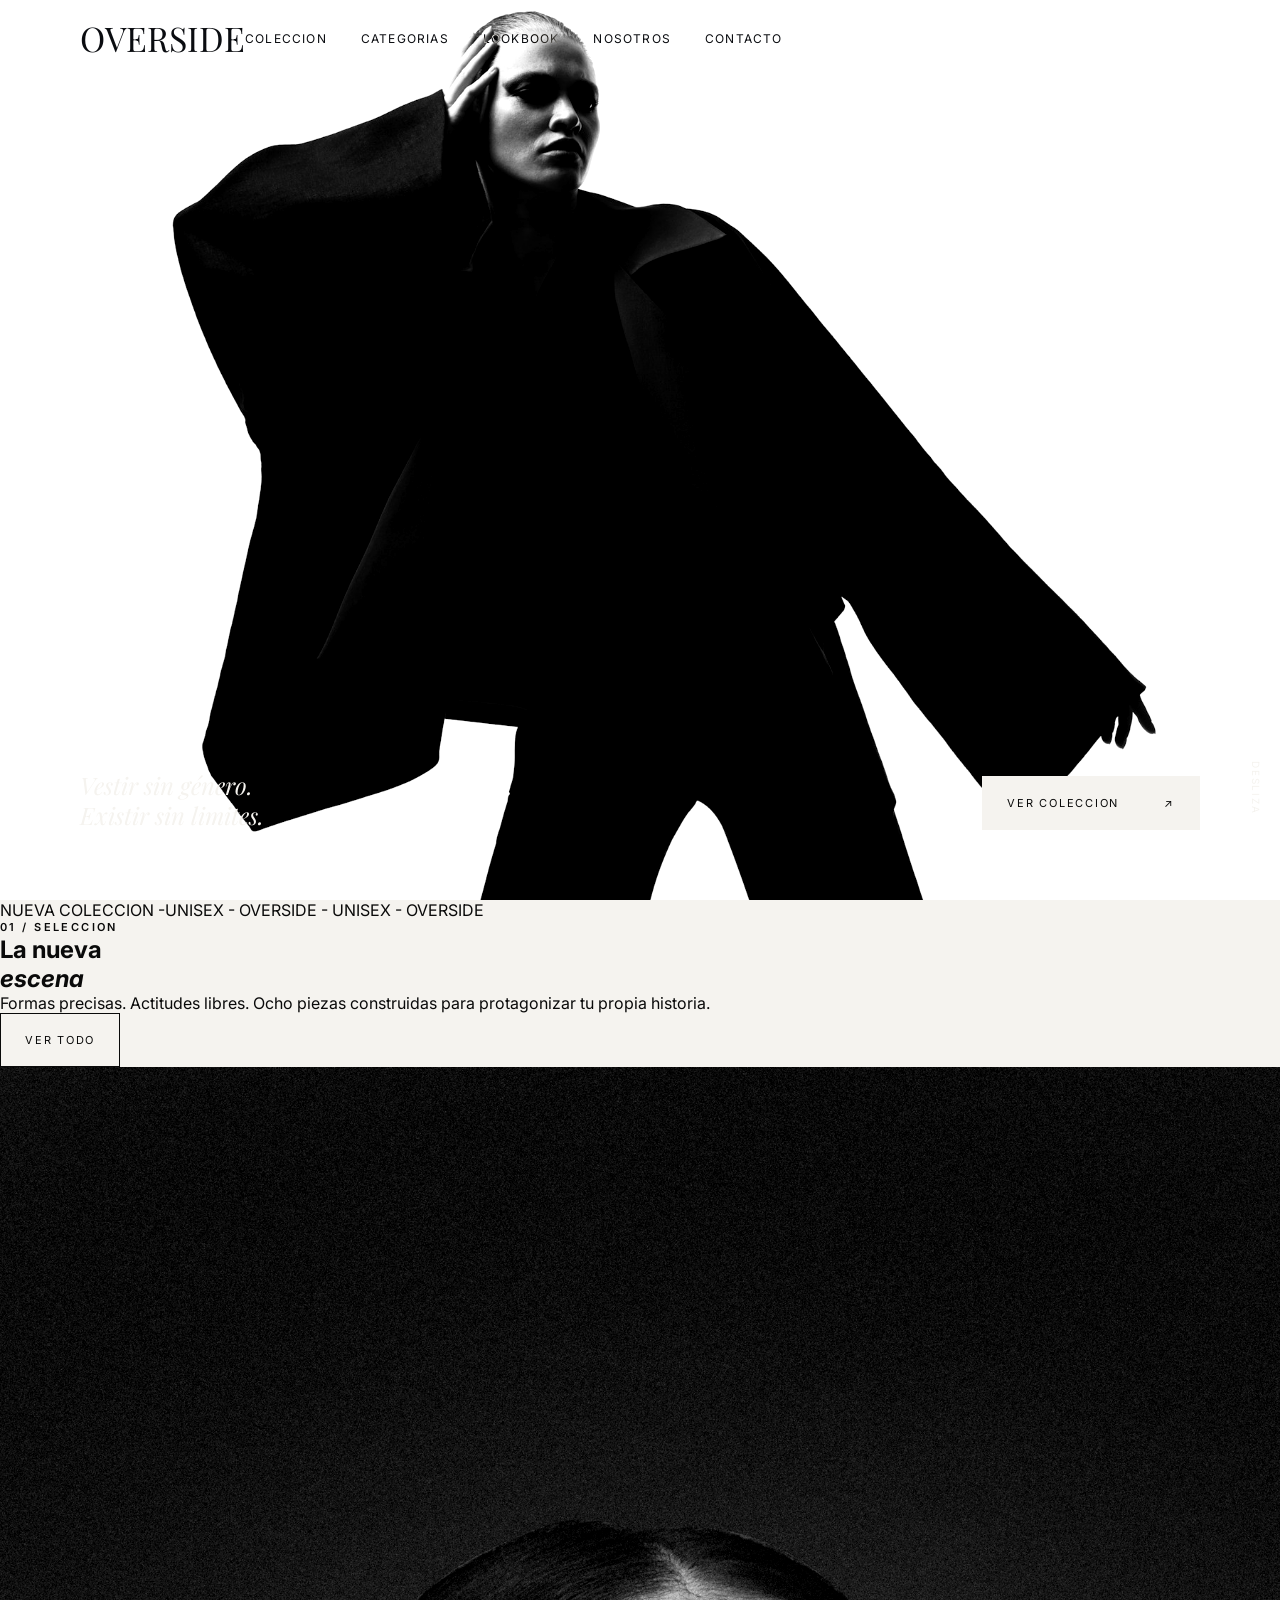
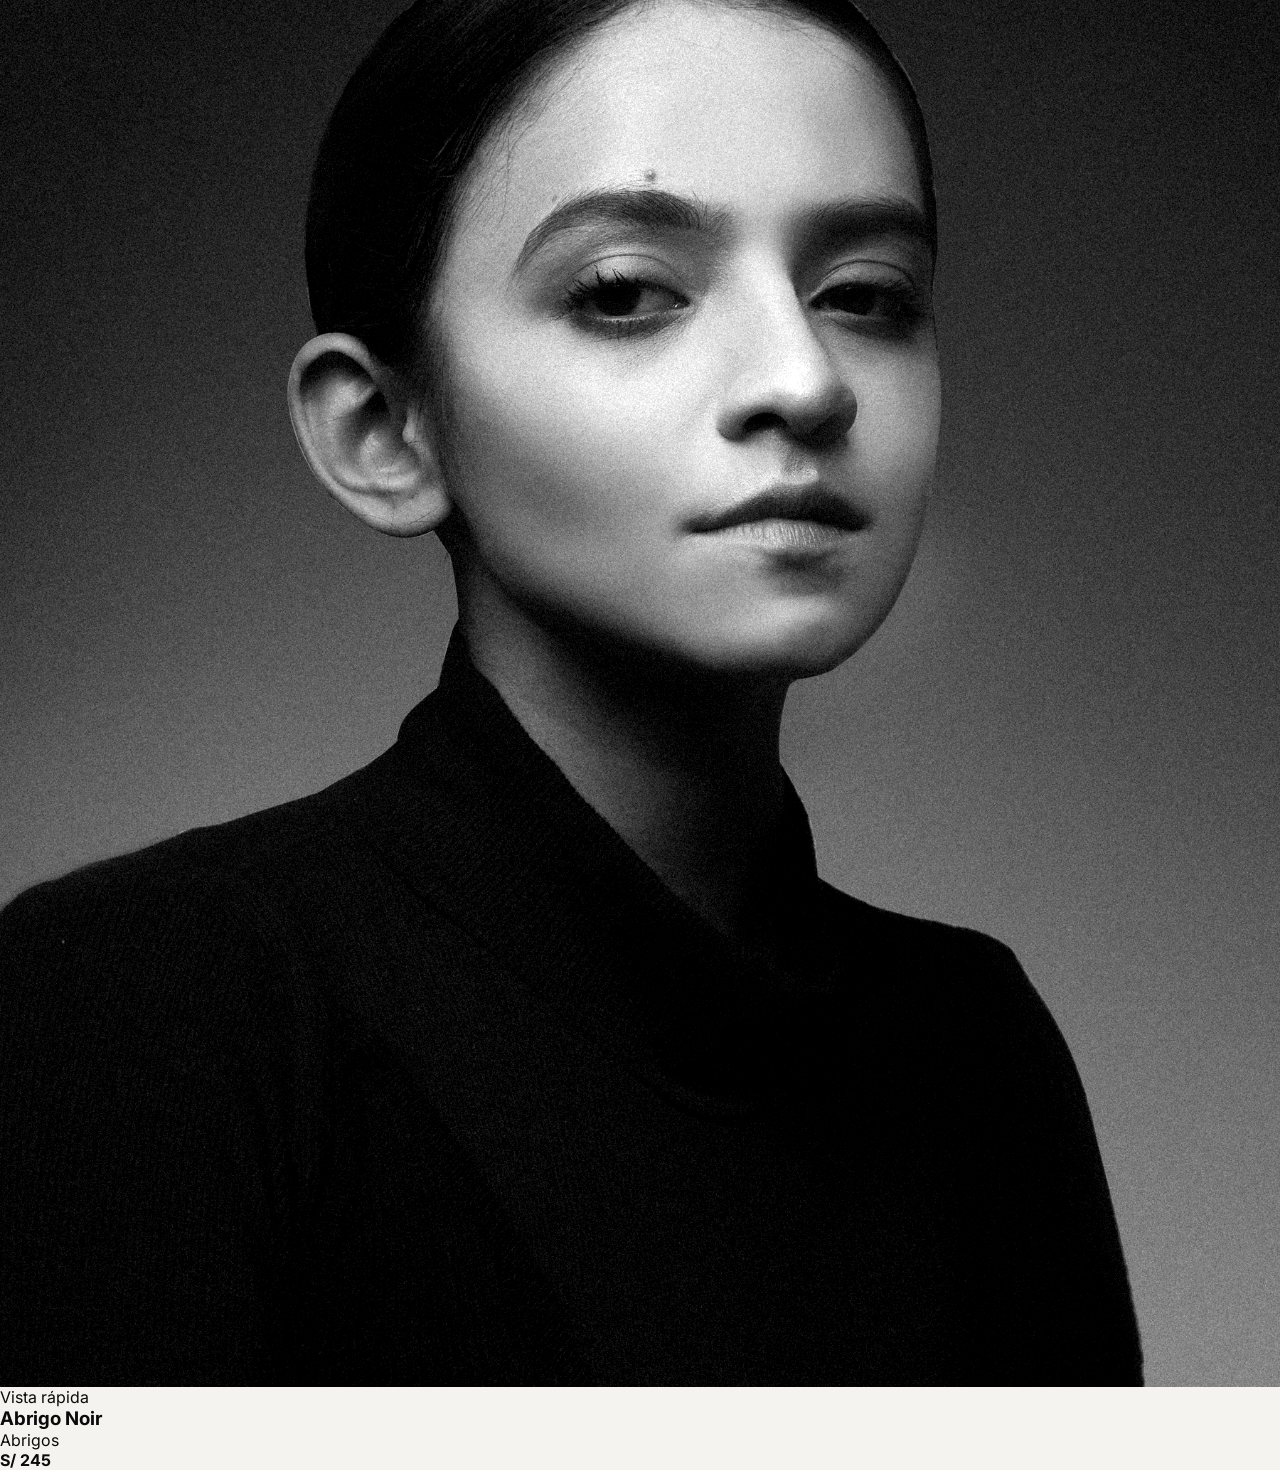
==== index.html @ 1116c26c "Solucion del reto overside" ====
<!DOCTYPE html>
<html lang="en">
<head>
    <meta charset="UTF-8">
    <meta name="viewport" content="width=device-width, initial-scale=1.0">
    <title>OVERSIDE</title>
    <link rel="stylesheet" href="CSS/styles.css">
</head>
<body>
    <!-- HEADER -->
    <header class="header">
        <a href="#inicio" class="header_logo">OVERSIDE</a>

        <nav class="header_nav">
            <a href="#coleccion">Coleccion</a>
            <a href="#categorias">Categorias</a>
            <a href="#lookbook">Lookbook</a>
            <a href="#nosotros">Nosotros</a>
            <a href="#contacto">contacto</a>
        </nav>

        <button class="header_burger" aria-label="Abrir menu">=</button>
    </header>

    <main>
        <!-- HERO -->
        <section class="hero" id="inicio">
            <img class="hero_img" src="IMAGES/hero.jpg" alt="Modelo vistiendo la coleccion OVERSIDE">
            <p class="hero_issue_eyebrow">Colección 01 - 2025</p>
            <h1 class="hero_title">OVERSIDE</h1>

            <div class="hero_bottom">
                <p class="hero_text">Vestir sin género. <br>Existir sin limites.</p>
                <a href="#coleccion" class="btn btn_fill">Ver coleccion <span aria-hidden="true">↗</span></a>
            </div>
            
            <span class="hero_scroll">Desliza</span>
        </section>

        <!-- MARQUESINA -->
        <div class="marquee" aria-label="Nueva coleccion unisex OVERSIDE">
            <div class="marquee_track">
                NUEVA COLECCION -UNISEX - OVERSIDE - UNISEX - OVERSIDE
            </div>
        </div>

        <!-- COLECCION -->
        <section class="section_coleccion" id="coleccion">

            <div class="section_head">
                <div>
                    <p class="eyebrow">01 / Seleccion</p>
                    <h2 class="section_title">La nueva <br><em>escena</em></h2>
                </div>
                <div class="section_aside">
                    <p>Formas precisas. Actitudes libres. Ocho piezas construidas para protagonizar tu propia historia.</p>
                    <a href="#coleccion" class="btn btn-text">Ver todo</a>
                </div>
            </div>


            <div class="coleccion_grid">

                <article class="card">
                    <a class="card_link" href="#newsletter" aria-label="Ver Abrigo Noir">
                        <img class="card_img" src="IMAGES/producto-1.jpg" alt="Abrigo Noir">
                        <span class="card_quick">Vista rápida</span>
                    </a>

                    <div class="card_meta">
                        <div>
                            <h3 class="card_name">Abrigo Noir</h3>
                            <p class="card_category">Abrigos</p>
                        </div>
                        <strong class="card_price">S/ 245</strong>
                    </div>
                </article>

                <!-- HACER 7 TARJETAS MÁS LUEGOOOOOOOOOOO -->
            </div>


        </section>

        <!-- CATEGORIAS -->
        <section class="categorias" id="categorias"></section>

        <!-- BANNER EDITORIAL -->
        <section class="banner"></section>

        <!-- NOSOTROS -->
        <section class="nosotros" id="nosotros"></section>

        <!-- LOOKBOOK -->
        <section class="lookbook" id="lookbook"></section>

        <!-- NEWSLETTER -->
        <section class="newsletter"></section>
    </main>

    <!-- FOOTER -->
    <footer class="footer" id="contacto"></footer>

    <script src="JS/script.js"></script>
</body>
</html>
---- CSS/styles.css ----
@import url("https://fonts.googleapis.com/css2?family=Inter:wght@400;500;600&family=Playfair+Display:ital,wght@0,500;1,500&display=swap");

/* VARIABLES */
:root {
    --ink: #0a0a0a;        /* negro */
    --paper: #f5f3ef;      /* blanco hueso */
    --charcoal: #1c1c1c;   /* gris oscuro */
    --muted: #6b6b6b;      /* gris para textos secundarios */
    --line: #d9d6d0;       /* gris claro para líneas */
    --serif: "Playfair Display", Georgia, serif;
    --sans: "Inter", Arial, sans-serif;
}

/* RESET Y BASE */
* { box-sizing: border-box; margin: 0; padding: 0; }
html { scroll-behavior: smooth; }
body { background: var(--paper); color: var(--ink); font-family: var(--sans); }
a { color: inherit; text-decoration: none; }
button, input { font: inherit; }

/* FOTOS EN BLANCO Y NEGRO */
img {
    display: block;
    width: 100%;
    height: 100%;
    object-fit: cover;
    filter: grayscale(1);
    filter: contrast(1.12); 
}

/* TEXTO PEQUEÑO EN MAYUSCULAS */
.eyebrow {
    font-size: 11px;
    line-height: 1.4;
    letter-spacing: .22em;
    text-transform: uppercase;
    font-weight: 600;
}

/* BOTONES */
.btn {
    height: 54px;
    padding: 0 24px;
    display: inline-flex;
    align-items: center;
    gap: 45px;
    border: 1px solid var(--ink);
    font-size: 11px;
    letter-spacing: .16em;
    text-transform: uppercase;
    transition: all .25s;
}

.btn_span {font-size: 18px; transition: transform .25s;}  
.btn:hover span{transform: translate(4px,-4px);} /*La flecha se mueve*/

.btn_fill {background: var(--paper); color: var(--ink); border-color: var(--paper) ;}
.btn_fill:hover {background: var(--ink); color: var(--paper);}

.btn_outline:hover {background: var(--ink); color: var(--paper);}

.btn_text {border: 0; border-bottom: 1px solid var(--ink); padding: 0; height: 38px; gap: 30px;}

/* HEADER */
.header {
    position: fixed;
    top: 0; left: 0;
    z-index: 30;
    width: 100;
    height: 76px;
    padding: 0 80px;
    display: flex;
    align-items: center;
    justify-content: space-between;
    color: var(--paper);
    mix-blend-mode: difference;
}
.header_logo {font-family: var(--serif); font-size: 34px; line-height: 1;}

.header_nav{
    display: flex;
    gap: 34px;
    font-size: 12px;
    letter-spacing: .1em;
    text-transform: uppercase;
}
.header_nav a {position: relative; padding: 8px 0;}

/* Línea que crece del enlace */
.header_nav a::after{
    content: "";
    position: absolute;
    bottom: 2px; left: 0;
    width: 0; height: 1px;
    background: currentColor;
    transition: width .3s;
}
.header_nav a:hover::after {width: 100%;}

.header_burger {
    display: none;
    border: 0;
    background: none;
    color: inherit;
    font-size: 26px;
    cursor: pointer;
}

/* HERO */
.hero {
    position: relative;
    min-height: 100svh;
    background: var(--ink);
    color: var(--paper);
    overflow: hidden;
}

.hero_img {position: absolute; inset: 0;}
.hero_shade {
    position: absolute;
    inset: 0;
    background: linear-gradient(90deg, rgba(0,0,0,.55),transparent 60%,rgba(0,0,0,.18));
}
.hero_issue {position: absolute; top: 118px; left: 80px;}

hero_title {
    position: absolute;
    left: 64px;
    top: 50%;
    transform: translateY(-56%);
    font: 500 clamp(120px,18vw,260px) / .8 var(--serif);
    letter-spacing: -.07em;
}
.hero_bottom {
    position: absolute;
    left: 80px; right: 80px; bottom: 70px;
    display: flex;
    justify-content: space-between;
    align-items: end;
}
.hero_text {font: italic 24px/1.25 var(--serif);}
.hero_scroll {
    position: absolute;
    right: 18px; bottom: 85px;
    font-size: 10px;
    text-transform: uppercase;
    letter-spacing: .18em;
    writing-mode: vertical-rl;
}
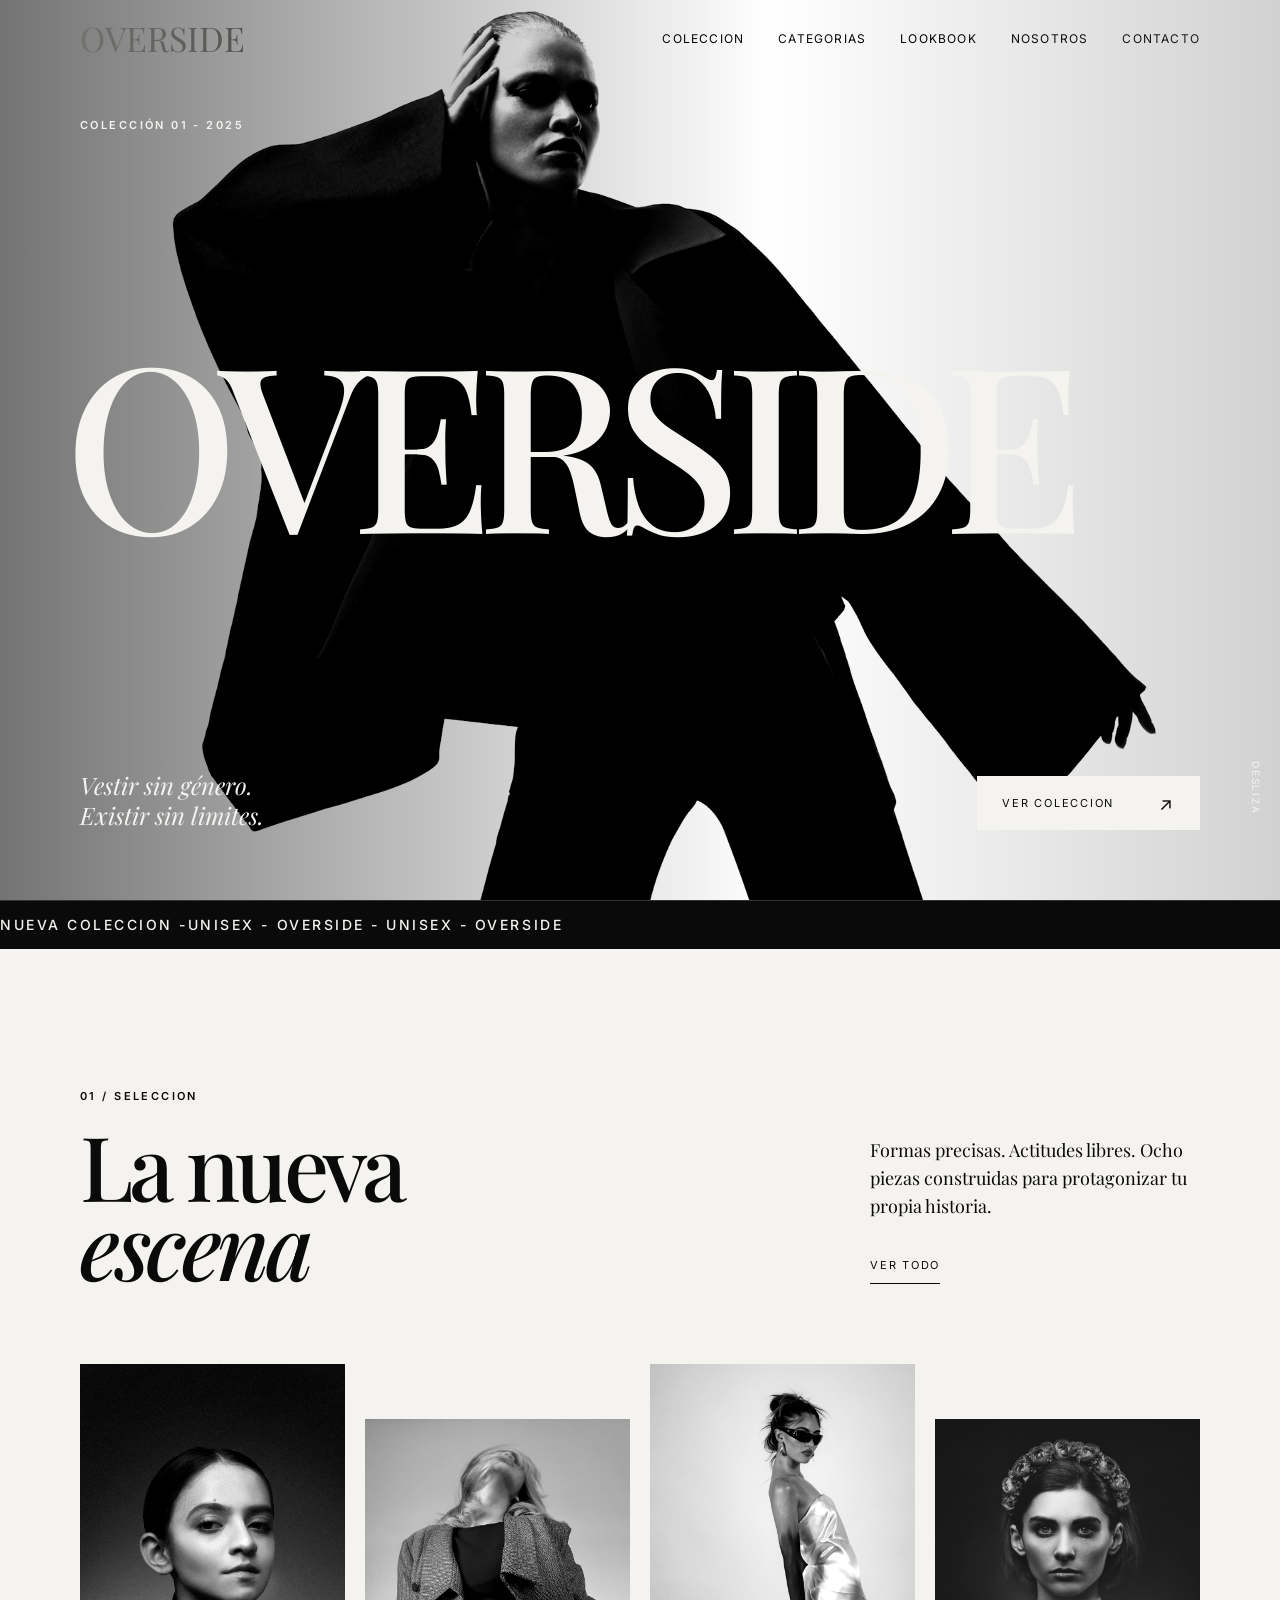
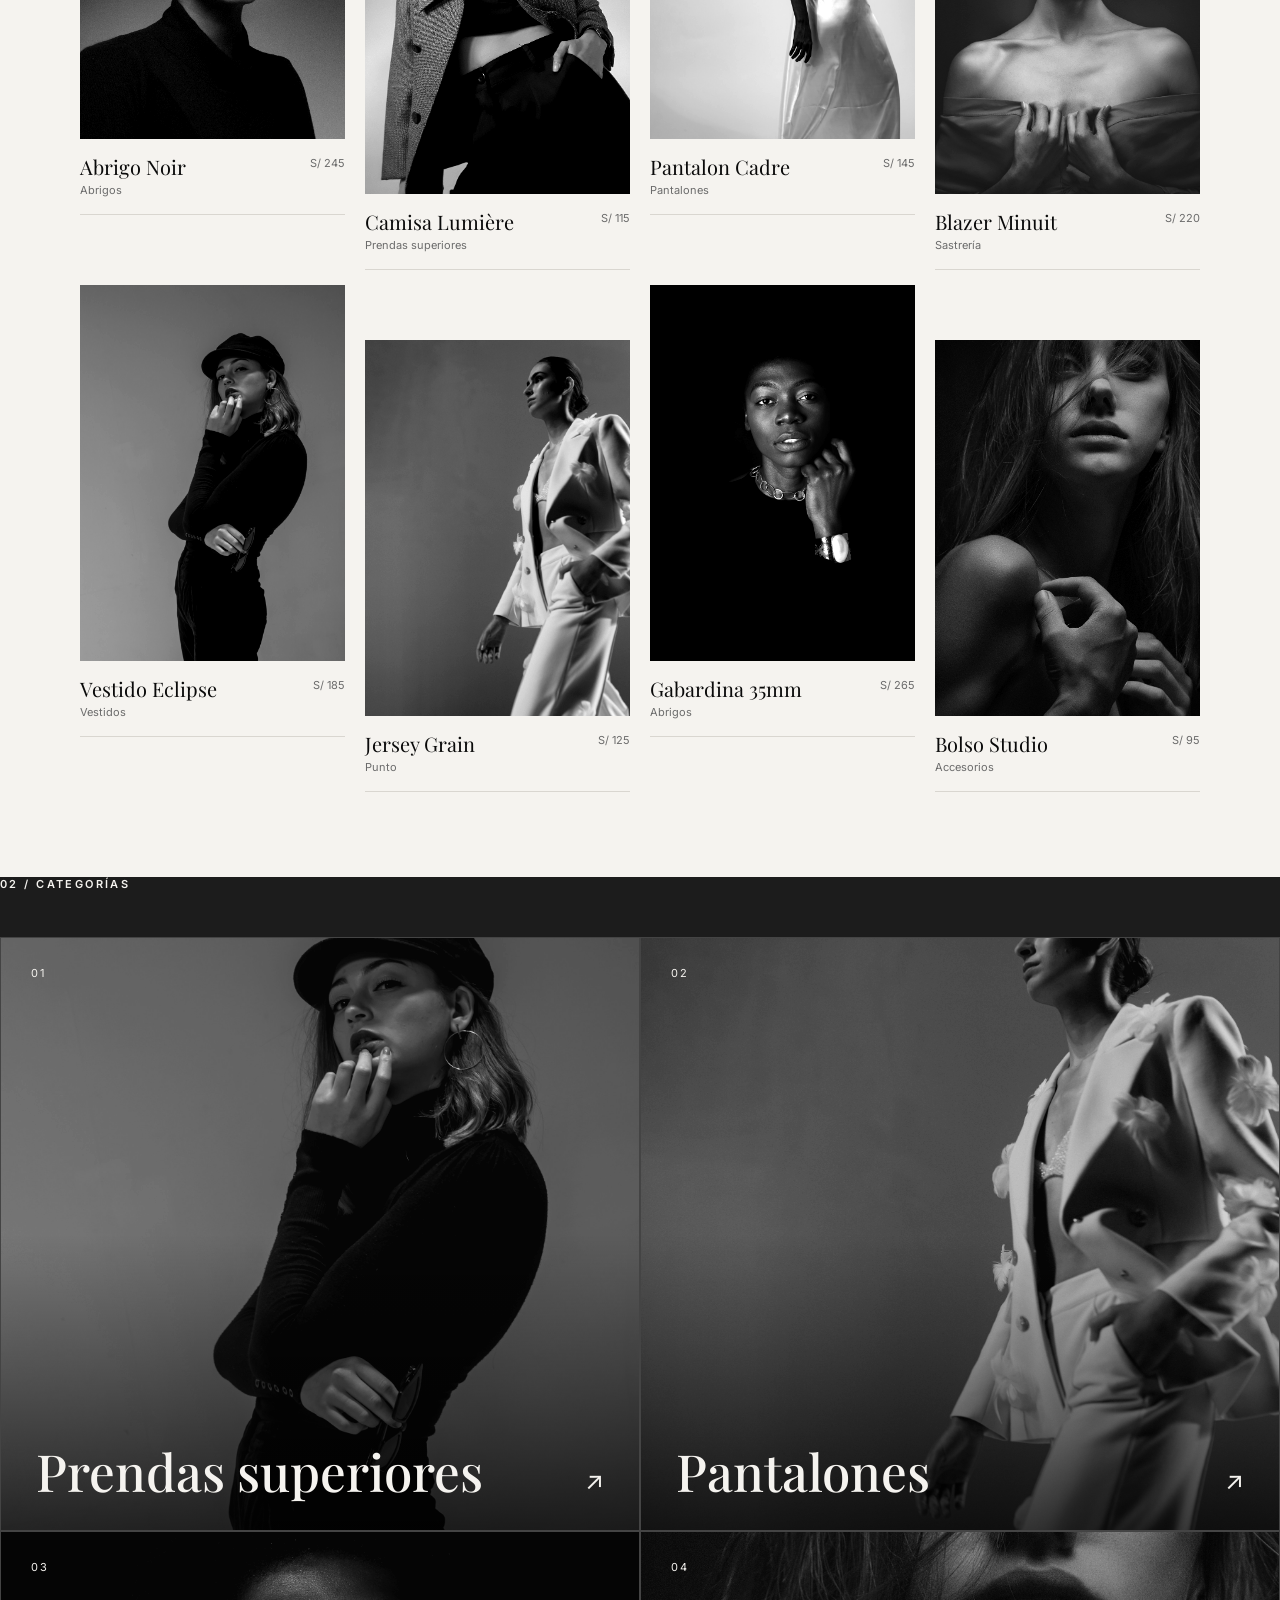
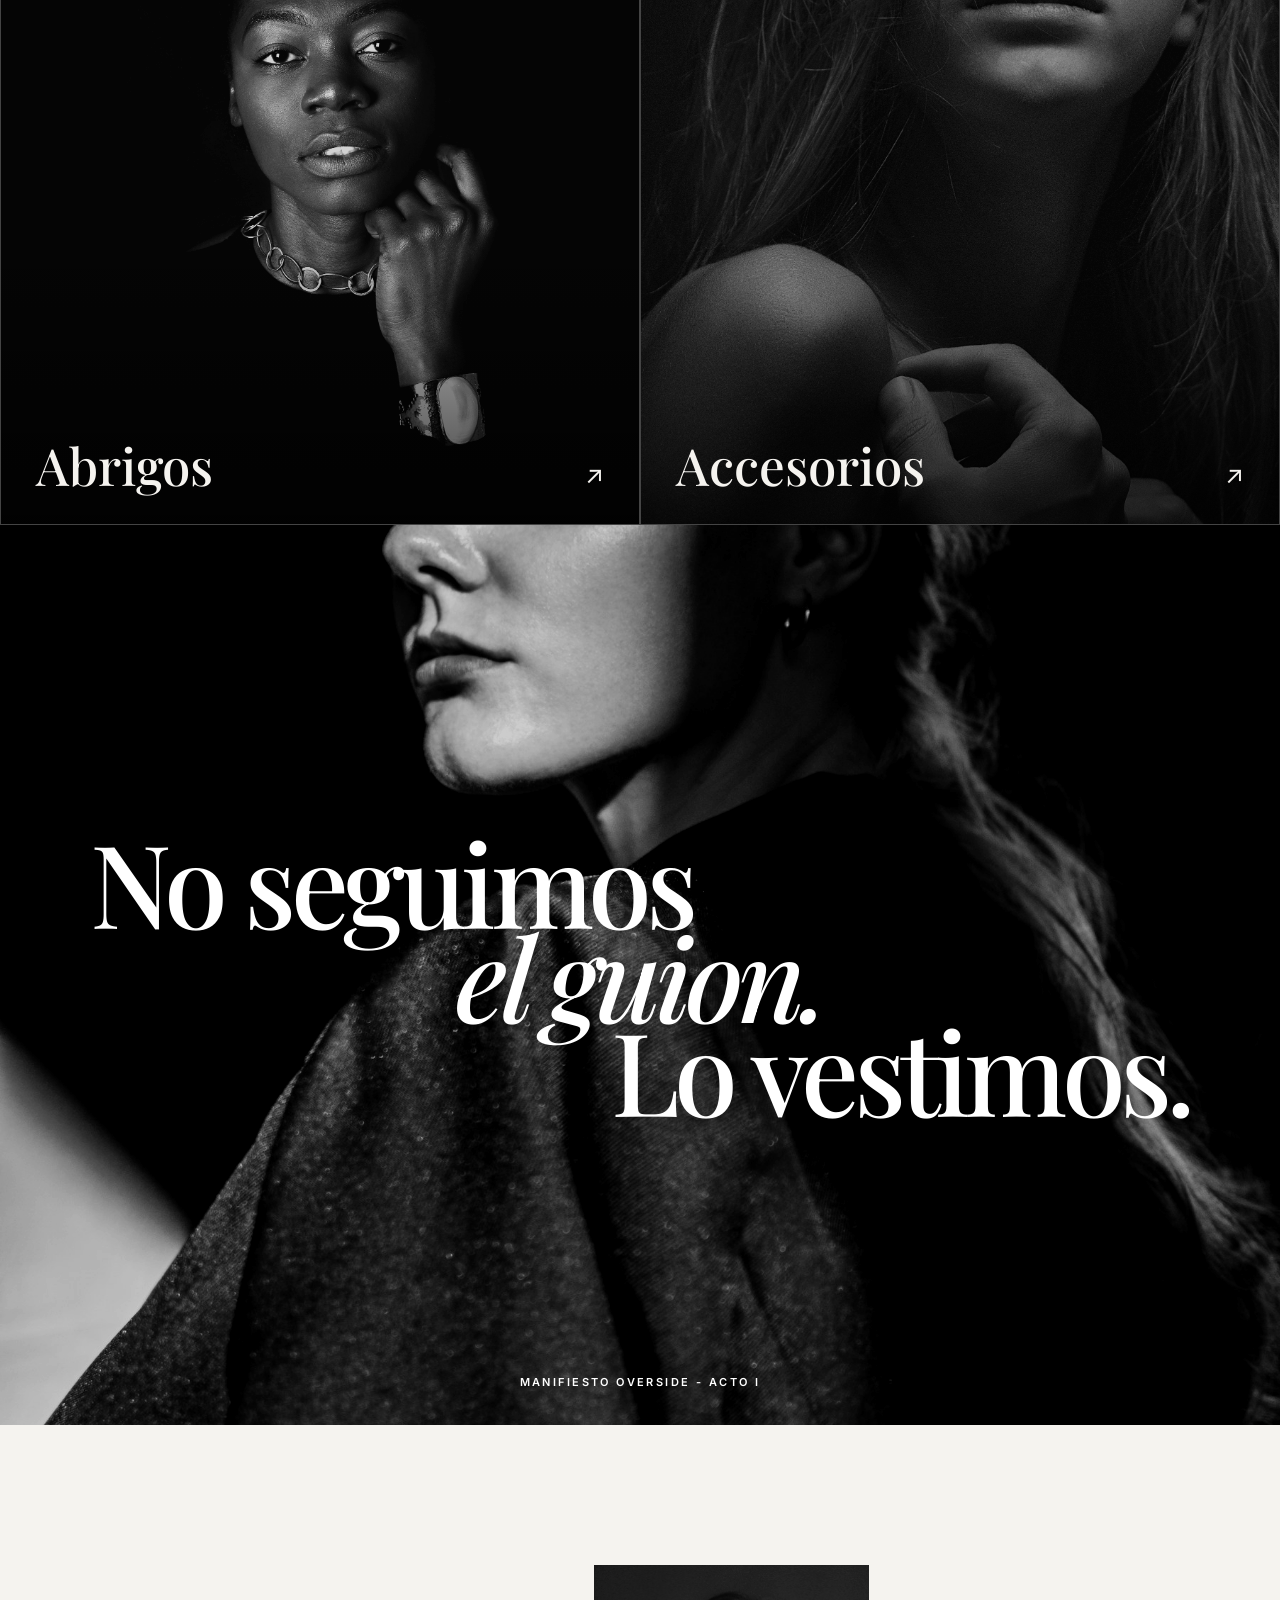
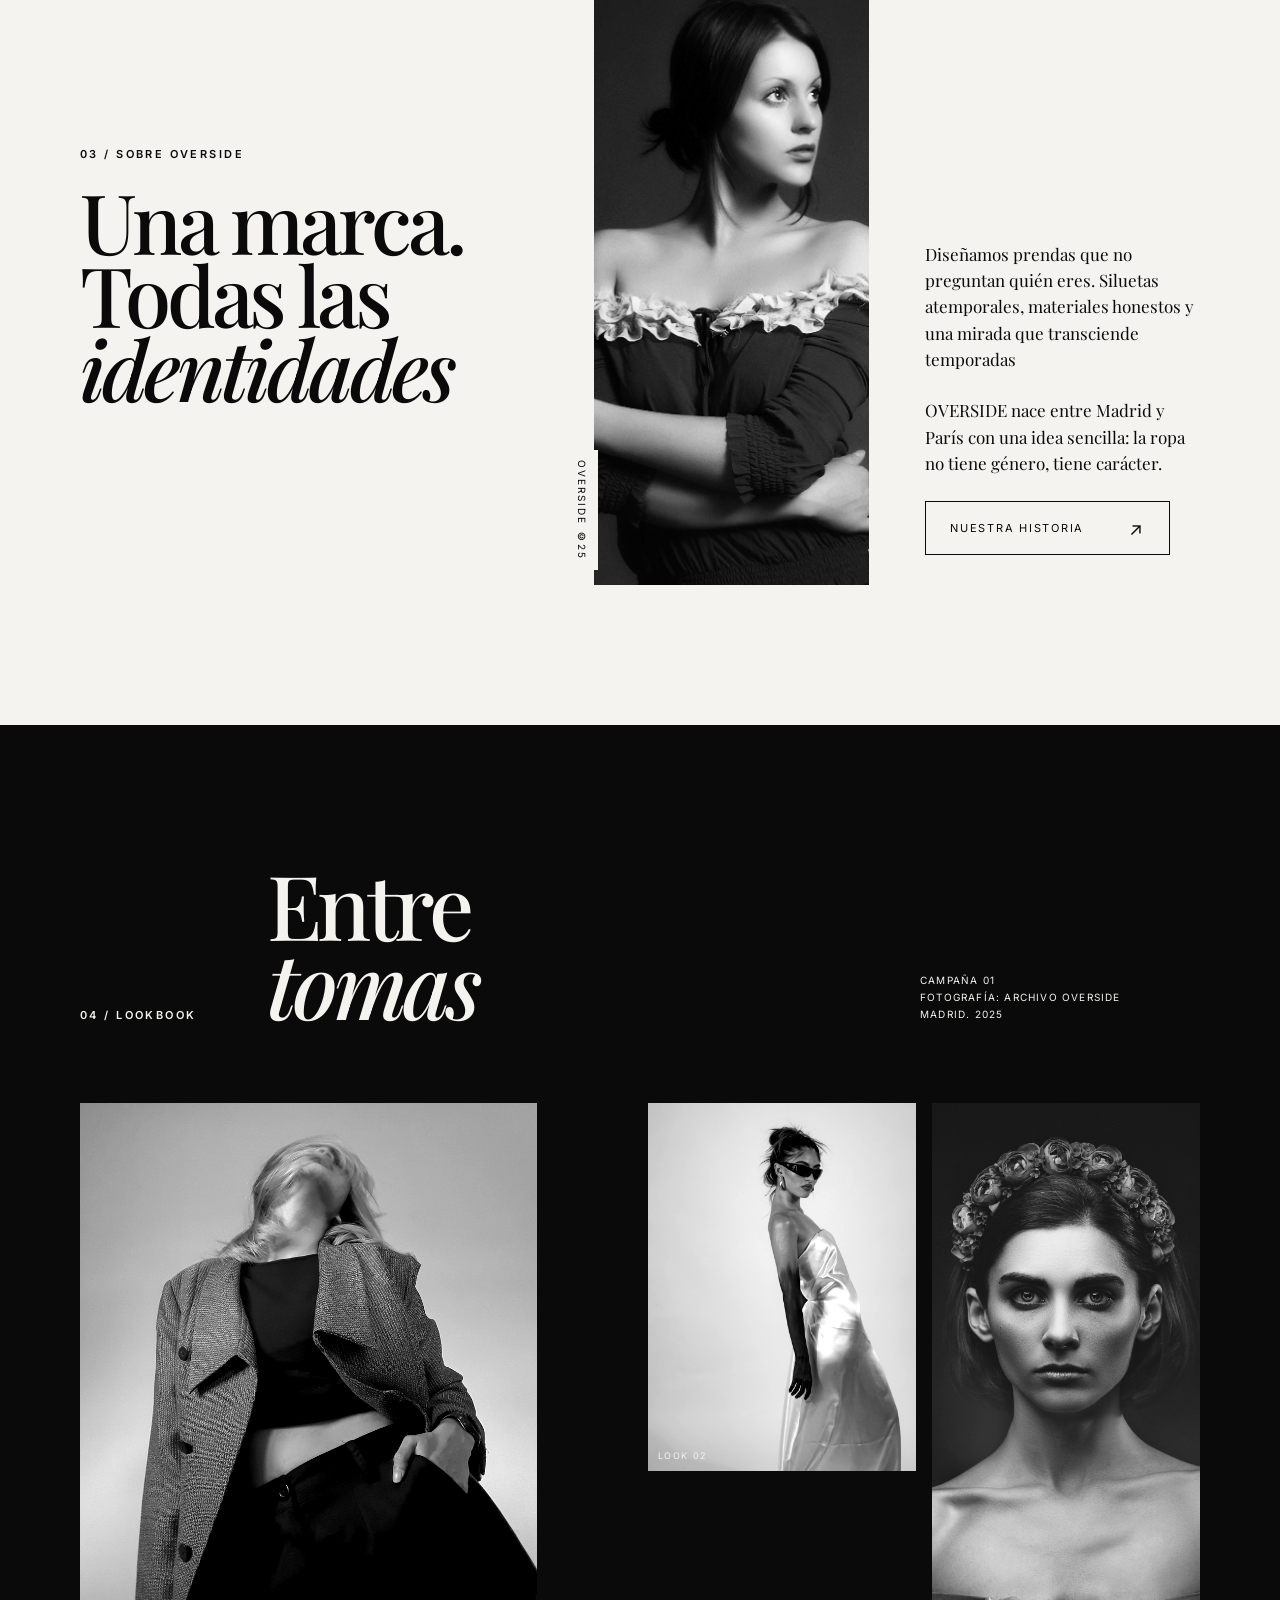
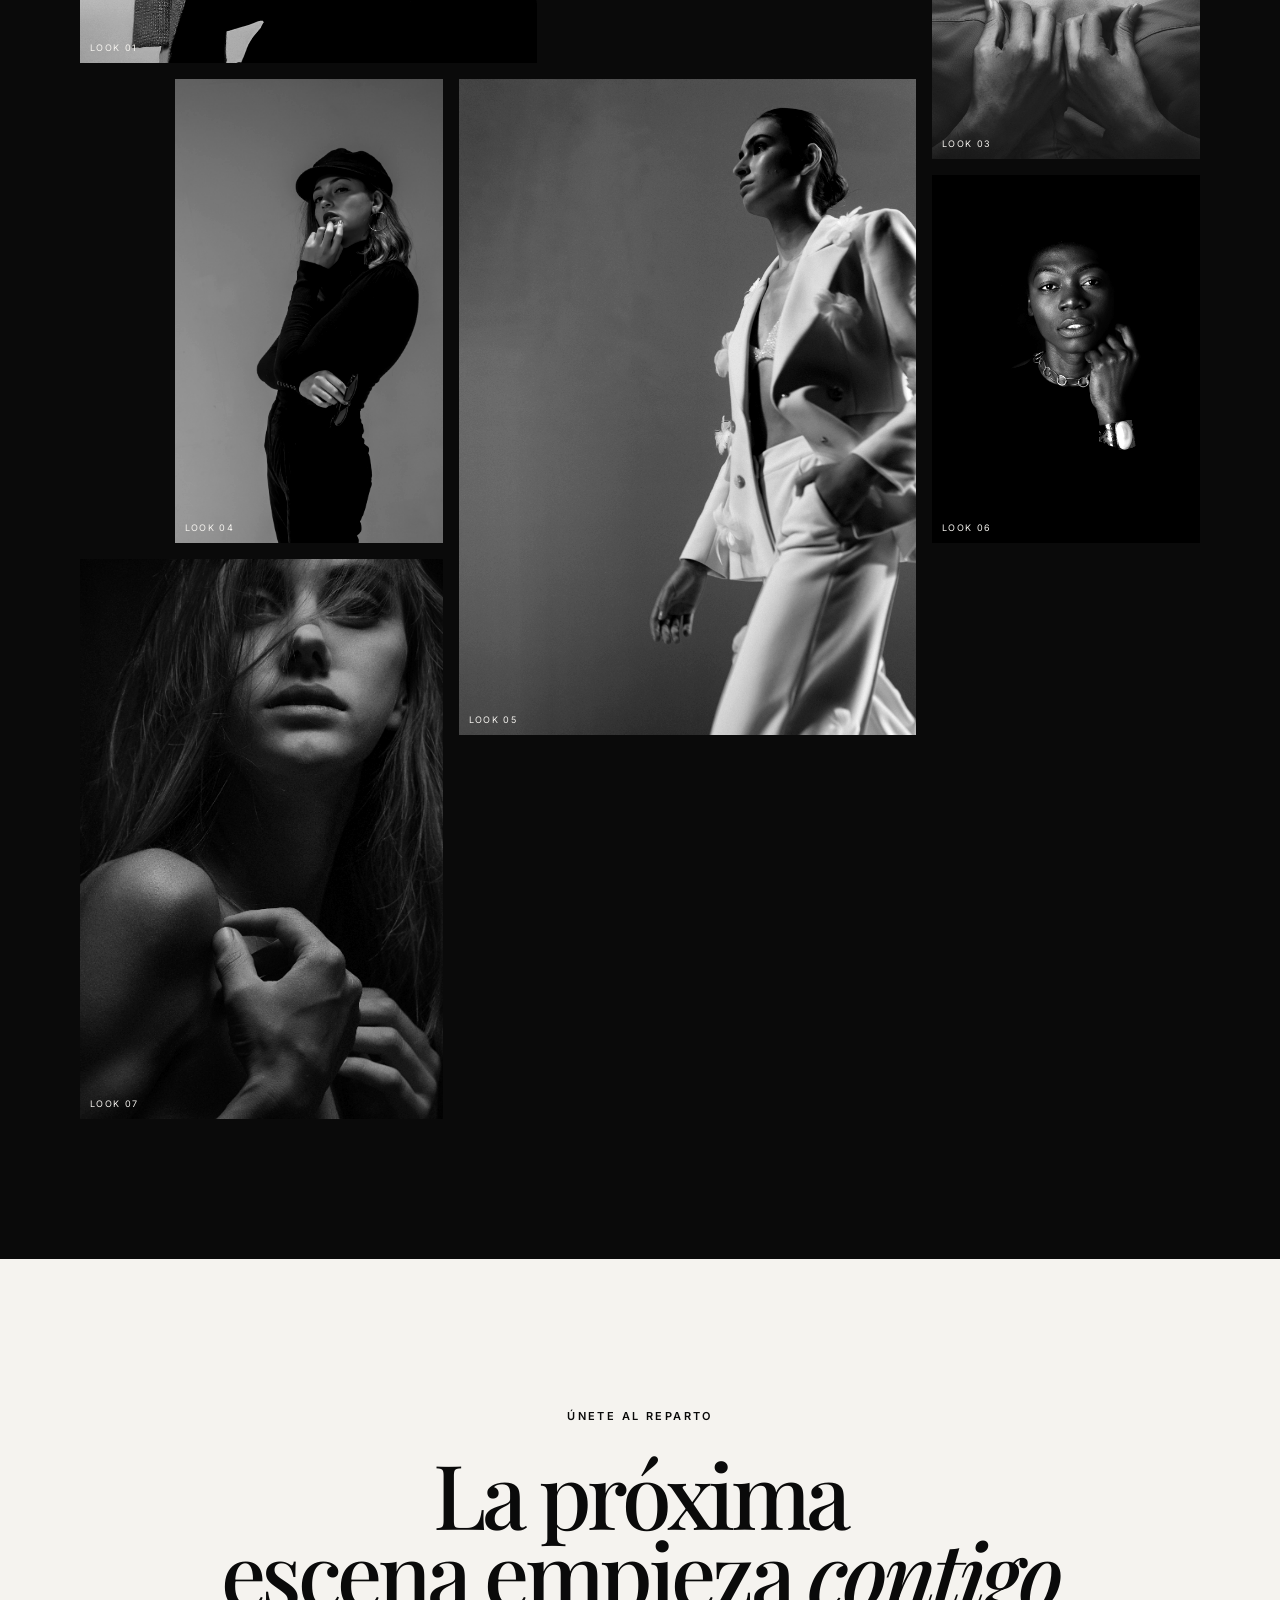
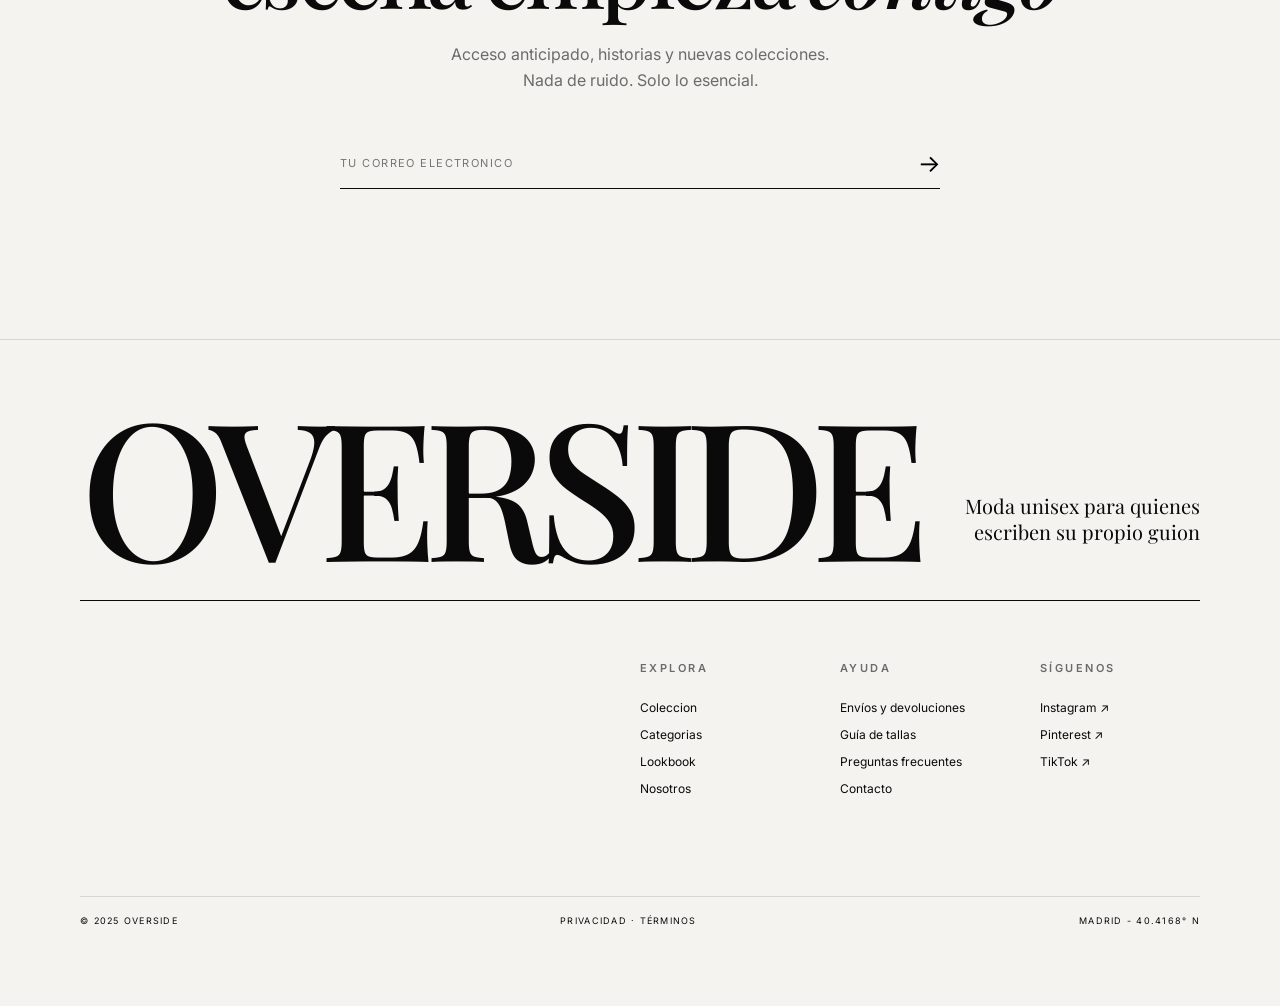
==== commit f08e7a91: "Corregir html, terminar ddiseño, agregar favicon" ====
--- a/index.html
+++ b/index.html
@@ -1,9 +1,10 @@
 <!DOCTYPE html>
-<html lang="en">
+<html lang="es">
 <head>
     <meta charset="UTF-8">
     <meta name="viewport" content="width=device-width, initial-scale=1.0">
     <title>OVERSIDE</title>
+    <link rel="icon" href="IMAGES/ICONO.png">
     <link rel="stylesheet" href="CSS/styles.css">
 </head>
 <body>
@@ -26,7 +27,8 @@
         <!-- HERO -->
         <section class="hero" id="inicio">
             <img class="hero_img" src="IMAGES/hero.jpg" alt="Modelo vistiendo la coleccion OVERSIDE">
-            <p class="hero_issue_eyebrow">Colección 01 - 2025</p>
+            <div class="hero_shade"></div>
+            <p class="hero_issue eyebrow">Colección 01 - 2025</p>
             <h1 class="hero_title">OVERSIDE</h1>
 
             <div class="hero_bottom">
@@ -45,7 +47,7 @@
         </div>
 
         <!-- COLECCION -->
-        <section class="section_coleccion" id="coleccion">
+        <section class="section coleccion" id="coleccion">
 
             <div class="section_head">
                 <div>
@@ -54,11 +56,11 @@
                 </div>
                 <div class="section_aside">
                     <p>Formas precisas. Actitudes libres. Ocho piezas construidas para protagonizar tu propia historia.</p>
-                    <a href="#coleccion" class="btn btn-text">Ver todo</a>
+                    <a href="#coleccion" class="btn btn_text">Ver todo</a>
                 </div>
             </div>
 
-
+        <!-- Grilla de productos -->
             <div class="coleccion_grid">
 
                 <article class="card">
@@ -76,6 +78,111 @@
                     </div>
                 </article>
 
+                <article class="card">
+                    <a class="card_link" href="#newsletter" aria-label="Ver Camisa Lumière">
+                        <img class="card_img" src="IMAGES/producto-2.jpg" alt="Camisa Lumière">
+                        <span class="card_quick">Vista rápida</span>
+                    </a>
+
+                    <div class="card_meta">
+                        <div>
+                            <h3 class="card_name">Camisa Lumière</h3>
+                            <p class="card_category">Prendas superiores</p>
+                        </div>
+                        <strong class="card_price">S/ 115</strong>
+                    </div>
+                </article>
+
+                <article class="card">
+                    <a class="card_link" href="#newsletter" aria-label="Ver Pantalon Cadre">
+                        <img class="card_img" src="IMAGES/producto-3.jpg" alt="Pantalon Cadre">
+                        <span class="card_quick">Vista rápida</span>
+                    </a>
+
+                    <div class="card_meta">
+                        <div>
+                            <h3 class="card_name">Pantalon Cadre</h3>
+                            <p class="card_category">Pantalones</p>
+                        </div>
+                        <strong class="card_price">S/ 145</strong>
+                    </div>
+                </article>
+
+                <article class="card">
+                    <a class="card_link" href="#newsletter" aria-label="Ver Blazer Minuit">
+                        <img class="card_img" src="IMAGES/producto-4.jpg" alt="Blazer Minuit">
+                        <span class="card_quick">Vista rápida</span>
+                    </a>
+
+                    <div class="card_meta">
+                        <div>
+                            <h3 class="card_name">Blazer Minuit</h3>
+                            <p class="card_category">Sastrería</p>
+                        </div>
+                        <strong class="card_price">S/ 220</strong>
+                    </div>
+                </article>
+
+                <article class="card">
+                    <a class="card_link" href="#newsletter" aria-label="Ver Vestido Eclipse">
+                        <img class="card_img" src="IMAGES/producto-5.jpg" alt="Vestido Eclipse">
+                        <span class="card_quick">Vista rápida</span>
+                    </a>
+
+                    <div class="card_meta">
+                        <div>
+                            <h3 class="card_name">Vestido Eclipse</h3>
+                            <p class="card_category">Vestidos</p>
+                        </div>
+                        <strong class="card_price">S/ 185</strong>
+                    </div>
+                </article>
+
+                <article class="card">
+                    <a class="card_link" href="#newsletter" aria-label="Ver Jersey Grain">
+                        <img class="card_img" src="IMAGES/producto-6.jpg" alt="Jersey Grain">
+                        <span class="card_quick">Vista rápida</span>
+                    </a>
+
+                    <div class="card_meta">
+                        <div>
+                            <h3 class="card_name">Jersey Grain</h3>
+                            <p class="card_category">Punto</p>
+                        </div>
+                        <strong class="card_price">S/ 125</strong>
+                    </div>
+                </article>
+
+                <article class="card">
+                    <a class="card_link" href="#newsletter" aria-label="Ver Gabardina 35mm">
+                        <img class="card_img" src="IMAGES/producto-7.jpg" alt="Gabardina 35mm">
+                        <span class="card_quick">Vista rápida</span>
+                    </a>
+
+                    <div class="card_meta">
+                        <div>
+                            <h3 class="card_name">Gabardina 35mm</h3>
+                            <p class="card_category">Abrigos</p>
+                        </div>
+                        <strong class="card_price">S/ 265</strong>
+                    </div>
+                </article>
+
+                <article class="card">
+                    <a class="card_link" href="#newsletter" aria-label="Ver Bolso Studio">
+                        <img class="card_img" src="IMAGES/producto-8.jpg" alt="Bolso Studio">
+                        <span class="card_quick">Vista rápida</span>
+                    </a>
+
+                    <div class="card_meta">
+                        <div>
+                            <h3 class="card_name">Bolso Studio</h3>
+                            <p class="card_category">Accesorios</p>
+                        </div>
+                        <strong class="card_price">S/ 95</strong>
+                    </div>
+                </article>
+
                 <!-- HACER 7 TARJETAS MÁS LUEGOOOOOOOOOOO -->
             </div>
 
@@ -83,23 +190,146 @@
         </section>
 
         <!-- CATEGORIAS -->
-        <section class="categorias" id="categorias"></section>
+        <section class="categorias" id="categorias">
+            <p class="eyebrow">02 / Categorías</p>
+
+            <div class="categorias_grid">
+                <a class="cat" href="#coleccion">
+                    <img class="cat_img" src="IMAGES/producto-5.jpg" alt="Prendas superiores">
+                    <span class="cat_num">01</span>
+                    <h3 class="cat_name">Prendas superiores</h3>
+                    <span class="cat_arrow" aria-hidden="true">↗</span>
+                </a>
+
+                <a class="cat" href="#coleccion">
+                    <img class="cat_img" src="IMAGES/producto-6.jpg" alt="Pantalones">
+                    <span class="cat_num">02</span>
+                    <h3 class="cat_name">Pantalones</h3>
+                    <span class="cat_arrow" aria-hidden="true">↗</span>
+                </a>
+
+                <a class="cat" href="#coleccion">
+                    <img class="cat_img" src="IMAGES/producto-7.jpg" alt="Abrigos">
+                    <span class="cat_num">03</span>
+                    <h3 class="cat_name">Abrigos</h3>
+                    <span class="cat_arrow" aria-hidden="true">↗</span>
+                </a>
+
+                <a class="cat" href="#coleccion">
+                    <img class="cat_img" src="IMAGES/producto-8.jpg" alt="Accesorios">
+                    <span class="cat_num">04</span>
+                    <h3 class="cat_name">Accesorios</h3>
+                    <span class="cat_arrow" aria-hidden="true">↗</span>
+                </a>
+            </div>
+        </section>
 
         <!-- BANNER EDITORIAL -->
-        <section class="banner"></section>
+        <section class="banner">
+            <img class="banner_img" src="IMAGES/banner.jpg" alt="Figura con abrigo en blanco y negro">
+            <div class="banner_copy">
+                <span>No seguimos</span>
+                <strong>el guion.</strong>
+                <span>Lo vestimos.</span>
+            </div>
+            <p class="banner_tag eyebrow">Manifiesto OVERSIDE - Acto I</p>
+        </section>
 
         <!-- NOSOTROS -->
-        <section class="nosotros" id="nosotros"></section>
+        <section class="section nosotros" id="nosotros">
+            <div class="nosotros_title">
+                <p class="eyebrow">03 / Sobre OVERSIDE</p>
+                <h2 class="section_title">Una marca. <br>Todas las <br><em>identidades</em></h2>
+            </div>
+
+            <figure class="nosotros_img">
+                <img src="IMAGES/nosotros.jpg" alt="Retrato artístico de la campaña OVERSIDE">
+                <figcaption>OVERSIDE ©25</figcaption>
+            </figure>
+
+            <div class="nosotros_text">
+                <p>Diseñamos prendas que no preguntan quién eres. Siluetas atemporales, materiales honestos y una mirada que transciende temporadas</p>
+                <p>OVERSIDE nace entre Madrid y París con una idea sencilla: la ropa no tiene género, tiene carácter. </p>
+                <a href="#nosotros" class="btn btn_outline">Nuestra historia <span aria-hidden="true">↗</span></a>
+            </div>
+        </section>
 
         <!-- LOOKBOOK -->
-        <section class="lookbook" id="lookbook"></section>
+        <section class="section lookbook" id="lookbook">
+            <div class="lookbook_head">
+                <p class="eyebrow">04 / Lookbook</p>
+                <h2 class="section_title">Entre <br><em>tomas</em></h2>
+                <p class="lookbook_credits">Campaña 01 <br>Fotografía: Archivo OVERSIDE <br>Madrid. 2025</p>
+            </div>
+
+            <div class="lookbook_mosaic">
+                <figure><img src="IMAGES/producto-2.jpg" alt="Look editorial OVERSIDE 1"><figcaption>LOOK 01</figcaption></figure>
+                <figure><img src="IMAGES/producto-3.jpg" alt="Look editorial OVERSIDE 2"><figcaption>LOOK 02</figcaption></figure>
+                <figure><img src="IMAGES/producto-4.jpg" alt="Look editorial OVERSIDE 3"><figcaption>LOOK 03</figcaption></figure>
+                <figure><img src="IMAGES/producto-5.jpg" alt="Look editorial OVERSIDE 4"><figcaption>LOOK 04</figcaption></figure>
+                <figure><img src="IMAGES/producto-6.jpg" alt="Look editorial OVERSIDE 5"><figcaption>LOOK 05</figcaption></figure>
+                <figure><img src="IMAGES/producto-7.jpg" alt="Look editorial OVERSIDE 6"><figcaption>LOOK 06</figcaption></figure>
+                <figure><img src="IMAGES/producto-8.jpg" alt="Look editorial OVERSIDE 7"><figcaption>LOOK 07</figcaption></figure>
+            </div>
+
+
+        </section>
 
         <!-- NEWSLETTER -->
-        <section class="newsletter"></section>
+        <section class="newsletter" id="newsletter">
+            <p class="eyebrow">Únete al reparto</p>
+            <h2 class="newsletter_title"> La próxima <br>escena empieza <em>contigo</em></h2>
+            <p class="newsletter_text">Acceso anticipado, historias y nuevas colecciones. <br>Nada de ruido. Solo lo esencial.</p>
+
+            <form class="newsletter_form" novalidate>
+                <label class="visually-hidden" for="email">Correo electrónico</label>
+                <input type="email" name="email" id="email" placeholder="TU CORREO ELECTRONICO" required>
+                <button type="submit" aria-label="Suscribirse">→</button>
+            </form>
+
+            <!-- JS MOSTRARÁ UN MENSAJE AL ENVIAR -->
+            <p class="newsletter_msg" role="status" aria-live="polite"></p>
+        </section>
     </main>
 
     <!-- FOOTER -->
-    <footer class="footer" id="contacto"></footer>
+    <footer class="footer" id="contacto">
+        <div class="footer_top">
+            <a class="footer_logo" href="#inicio">OVERSIDE</a>
+            <p>Moda unisex para quienes <br>escriben su propio guion</p>
+        </div>
+
+        <div class="footer_links">
+            <div>
+                <p class="eyebrow">Explora</p>
+                <a href="#coleccion">Coleccion</a>
+                <a href="#categorias">Categorias</a>
+                <a href="#lookbook">Lookbook</a>
+                <a href="#nosotros">Nosotros</a>
+            </div>
+
+            <div>
+                <p class="eyebrow">Ayuda</p>
+                <a href="#">Envíos y devoluciones</a>
+                <a href="#">Guía de tallas</a>
+                <a href="#">Preguntas frecuentes</a>
+                <a href="#contacto">Contacto</a>
+            </div>
+
+            <div>
+                <p class="eyebrow">Síguenos</p>
+                <a href="#">Instagram ↗</a>
+                <a href="#">Pinterest ↗</a>
+                <a href="#">TikTok ↗</a>
+            </div>
+        </div>
+
+        <div class="footer_bottom">
+            <span>© 2025 OVERSIDE</span>
+            <span>PRIVACIDAD · TÉRMINOS</span>
+            <span> MADRID - 40.4168° N</span>
+        </div>
+    </footer>
 
     <script src="JS/script.js"></script>
 </body>
--- a/CSS/styles.css
+++ b/CSS/styles.css
@@ -1,6 +1,7 @@
+/* 1.FUENTES */
 @import url("https://fonts.googleapis.com/css2?family=Inter:wght@400;500;600&family=Playfair+Display:ital,wght@0,500;1,500&display=swap");
 
-/* VARIABLES */
+/* 2. VARIABLES */
 :root {
     --ink: #0a0a0a;        /* negro */
     --paper: #f5f3ef;      /* blanco hueso */
@@ -11,7 +12,7 @@
     --sans: "Inter", Arial, sans-serif;
 }
 
-/* RESET Y BASE */
+/* 3. RESET Y BASE */
 * { box-sizing: border-box; margin: 0; padding: 0; }
 html { scroll-behavior: smooth; }
 body { background: var(--paper); color: var(--ink); font-family: var(--sans); }
@@ -24,8 +25,7 @@
     width: 100%;
     height: 100%;
     object-fit: cover;
-    filter: grayscale(1);
-    filter: contrast(1.12); 
+    filter: grayscale(1) contrast(1.12); 
 }
 
 /* TEXTO PEQUEÑO EN MAYUSCULAS */
@@ -51,7 +51,7 @@
     transition: all .25s;
 }
 
-.btn_span {font-size: 18px; transition: transform .25s;}  
+.btn span {font-size: 18px; transition: transform .25s;}  
 .btn:hover span{transform: translate(4px,-4px);} /*La flecha se mueve*/
 
 .btn_fill {background: var(--paper); color: var(--ink); border-color: var(--paper) ;}
@@ -66,7 +66,7 @@
     position: fixed;
     top: 0; left: 0;
     z-index: 30;
-    width: 100;
+    width: 100%;
     height: 76px;
     padding: 0 80px;
     display: flex;
@@ -123,7 +123,7 @@
 }
 .hero_issue {position: absolute; top: 118px; left: 80px;}
 
-hero_title {
+.hero_title {
     position: absolute;
     left: 64px;
     top: 50%;
@@ -146,4 +146,299 @@
     text-transform: uppercase;
     letter-spacing: .18em;
     writing-mode: vertical-rl;
+}
+
+/* MARQUESINA */
+.marquee {
+    padding: 17px 0;
+    background: var(--ink);
+    color: var(--paper);
+    border-top: 1px solid #333;
+    white-space: nowrap;
+    overflow: hidden;
+    font: 500 14px/1 var(--sans);
+    letter-spacing: .18em;
+}
+.marquee_track { width: max-content; animation: marquee 18s linear infinite; }
+@keyframes marquee { to { transform: translateX(-50%); } }
+
+/* SECCIONES */
+.section { padding: 140px 80px; }
+
+.section_head {
+    display: grid;
+    grid-template-columns: 8fr 4fr;
+    align-items: end;
+    margin-bottom: 80px;
+}
+.section_title {
+    margin-top: 22px;
+    font: 500 clamp(64px, 7vw, 96px) / .88 var(--serif);
+    letter-spacing: -.05em;
+}
+.section_title em { font-weight: inherit; }
+
+.section_aside { max-width: 330px; justify-self: end; }
+.section_aside p { font: 18px/1.55 var(--serif); margin-bottom: 25px; }
+
+/* COLECCION */
+.coleccion_grid {
+    display: grid;
+    grid-template-columns: repeat(4, 1fr);
+    gap: 70px 20px;
+}
+/* Las tarjetas pares bajan un poco: da el efecto escalonado */
+.card:nth-child(even) { transform: translateY(55px); }
+
+.card_link {
+    position: relative;
+    display: block;
+    aspect-ratio: 3 / 4.25;
+    overflow: hidden;
+    background: var(--line);
+}
+.card_img { transition: transform .7s cubic-bezier(.2, .7, .2, 1); }
+.card:hover .card_img { transform: scale(1.035); }   /* zoom suave */
+
+/* Cinta "Vista rápida": aparece al pasar el mouse */
+.card_quick {
+    position: absolute;
+    left: 12px; right: 12px; bottom: 12px;
+    display: flex;
+    justify-content: space-between;
+    padding: 15px;
+    background: var(--paper);
+    font-size: 10px;
+    text-transform: uppercase;
+    letter-spacing: .15em;
+    transform: translateY(70px);
+    transition: transform .3s;
+}
+.card:hover .card_quick { transform: translateY(0); }
+
+.card_meta {
+    display: flex;
+    justify-content: space-between;
+    padding: 17px 0;
+    border-bottom: 1px solid var(--line);
+}
+.card_name { font: 20px/1.1 var(--serif); margin-bottom: 5px; }
+.card_category, .card_price { font-size: 11px; font-weight: 400; color: var(--muted); }
+
+.categorias {
+    background: var(--charcoal); color: var(--paper);
+}
+
+.categorias_grid{
+    margin-top: 45px;
+    display: grid;
+    grid-template-columns: repeat(2, 1fr);
+}
+
+.cat{
+    position: relative;
+    display: block;
+    height: 66vh;
+    overflow: hidden;
+    border: 1px solid #444;
+}
+
+.cat_img{
+    opacity: .8; transition: transform .8s;
+}
+.cat:hover .cat_img{ transform: scale(1.035);}
+
+/* Degradado oscuro abajo para que se lea el título */
+.cat::after{
+    content: "";
+    position: absolute;
+    inset: 0;
+    background: linear-gradient(transparent 50%, rgba(0,0,0,.72));
+}
+
+/* z-index: 2 los pone por encima del degradado */
+.cat_name{
+    position: absolute;
+    z-index: 2;
+    bottom: 35px; left: 35px; right: 60px;
+    font: 500 clamp(35px, 4vw, 60px)/.95 var(--serif);
+}
+.cat_arrow{ position: absolute; z-index: 2; bottom: 35px; right: 35px; font-size: 25px;}
+.cat_num{ position: absolute; z-index: 2; top: 28px; left: 30px; font-size: 11px; letter-spacing: .15em;}
+
+/* BANNER EDITORIAL */
+.banner{ position: relative; height: 100vh; color: #fff; overflow: hidden;}
+.banner_img{ position: absolute; inset: 0;}
+.banner::after{ content: ""; position: absolute; inset: 0; background: rgba(0, 0, 0, .2);}
+
+.banner_copy{
+    position: absolute;
+    z-index: 2;
+    inset: 0;
+    display: flex;
+    flex-direction: column;     /* las 3 piezas una debajo de otra */
+    justify-content: center;
+    padding: 0 7%;
+    font: 500 clamp(60px, 9vw, 130px) / .82 var(--serif);
+    letter-spacing: -.05em;
+}
+
+.banner_copy strong{ font-style: italic; font-weight: 500; align-self: center;}
+.banner_copy span:last-child{ align-self: end;}
+
+.banner_tag{
+    position: absolute;
+    z-index: 3;
+    bottom: 35px;left: 50%;
+    transform: translateX(-50%);
+}
+
+/* NOSOTROS (3 COLUMNAS ASIMETRICAS) */
+
+.nosotros {
+    display: grid;
+    grid-template-columns: 5fr 3fr 3fr;
+    gap: 5%;
+    align-items: center;
+}
+.nosotros .section_title{ font-size: clamp(58px,6.5vw, 92px);}
+
+.nosotros_img { position: relative; height: 620px; }
+
+.nosotros_img figcaption{
+    position: absolute;
+    bottom: 15px; left: -28px;
+    padding: 10px;
+    background: var(--paper);
+    font-size: 10px;
+    letter-spacing: .2em;
+    writing-mode: vertical-rl;
+}
+
+.nosotros_text{ align-self: end; padding-bottom: 30px;}
+.nosotros_text p{ font: 17px/1.55 var(--serif); margin-bottom: 25px;}
+
+/* LOOKBOOK (FONDO NEGRO + MOSAICO) */
+.lookbook{ background: var(--ink); color: var(--paper);}
+
+.lookbook_head{
+    display: grid;
+    grid-template-columns: 2fr 7fr 3fr;
+    align-items: end;
+    margin-bottom: 80px;
+}
+.lookbook_head .section_title { margin-top: 0;}
+.lookbook_credits{
+    font-size: 10px;
+    line-height: 1.7;
+    letter-spacing: .12em;
+    text-transform: uppercase;
+}
+
+/* CUADRICULA DE 12 COLUMNAS CON FILAS */
+.lookbook_mosaic{
+    display: grid;
+    grid-template-columns: repeat(12, 1fr);
+    grid-auto-rows: 80px;
+    gap: 16px;
+}
+.lookbook_mosaic figure{ position: relative; overflow: hidden;}
+.lookbook_mosaic figcaption{
+    position: absolute;
+    left: 10px; bottom: 10px;
+    font-size: 9px;
+    letter-spacing: .15em;
+}
+
+/* Cada foto: de qué columna a cuál, y cuántas filas ocupa */
+.lookbook_mosaic figure:nth-child(1) { grid-column: 1 / 6;   grid-row: span 6; }
+.lookbook_mosaic figure:nth-child(2) { grid-column: 7 / 10;  grid-row: span 4; }
+.lookbook_mosaic figure:nth-child(3) { grid-column: 10 / 13; grid-row: span 7; }
+.lookbook_mosaic figure:nth-child(4) { grid-column: 2 / 5;   grid-row: span 5; }
+.lookbook_mosaic figure:nth-child(5) { grid-column: 5 / 10;  grid-row: span 7; }
+.lookbook_mosaic figure:nth-child(6) { grid-column: 10 / 13; grid-row: span 4; }
+.lookbook_mosaic figure:nth-child(7) { grid-column: 1 / 5;   grid-row: span 6; }
+
+/* NEWSLETTER */
+.newsletter {
+    padding: 150px 20px;
+    text-align: center;
+    border-bottom: 1px solid var(--line);
+}
+.newsletter_title {
+    max-width: 1000px;
+    margin: 30px auto;
+    font: 500 clamp(64px, 7vw, 96px) / .88 var(--serif);
+    letter-spacing: -.05em;
+}
+.newsletter_title em { font-weight: inherit; }
+.newsletter_text { color: var(--muted); line-height: 1.6; }
+
+.newsletter_form {
+    display: flex;
+    max-width: 600px;
+    margin: 45px auto 0;
+  border-bottom: 1px solid var(--ink); 
+}
+.newsletter_form input {
+    flex: 1;
+    padding: 18px 0;
+    border: 0;
+    background: transparent;
+    outline: none;
+    font-size: 11px;
+    letter-spacing: .13em;
+}
+.newsletter_form button {
+    border: 0;
+    background: none;
+    font-size: 24px;
+    cursor: pointer;
+}
+/* Mensaje de éxito o error. Si está vacío, no ocupa espacio */
+.newsletter_msg { margin-top: 20px; font-family: var(--serif); }
+.newsletter_msg:empty { display: none; }
+
+/* Oculto a la vista, pero lo leen los lectores de pantalla */
+.visually-hidden {
+    position: absolute;
+    width: 1px; height: 1px;
+    overflow: hidden;
+    clip: rect(0 0 0 0);
+    white-space: nowrap;
+}
+
+/* FOOTER */
+.footer { background: var(--paper); padding: 80px; }
+
+.footer_top {
+    display: flex;
+    justify-content: space-between;
+    align-items: end;
+    padding-bottom: 55px;
+    border-bottom: 1px solid var(--ink);
+}
+.footer_logo {
+    font: 500 clamp(100px, 15vw, 220px) / .65 var(--serif);
+    letter-spacing: -.07em;
+}
+.footer_top p { font: 20px/1.3 var(--serif); text-align: right; }
+
+.footer_links {
+    display: grid;
+    grid-template-columns: repeat(3, 1fr);
+    gap: 40px;
+    padding: 60px 0 100px 50%;
+}
+.footer_links div { display: flex; flex-direction: column; gap: 12px; font-size: 12px; }
+.footer_links .eyebrow { margin-bottom: 12px; color: var(--muted); }
+.footer_links a:hover { text-decoration: underline; }
+
+.footer_bottom {
+    display: flex;
+    justify-content: space-between;
+    padding-top: 18px;
+    border-top: 1px solid var(--line);
+    font-size: 9px;
+    letter-spacing: .14em;
 }
